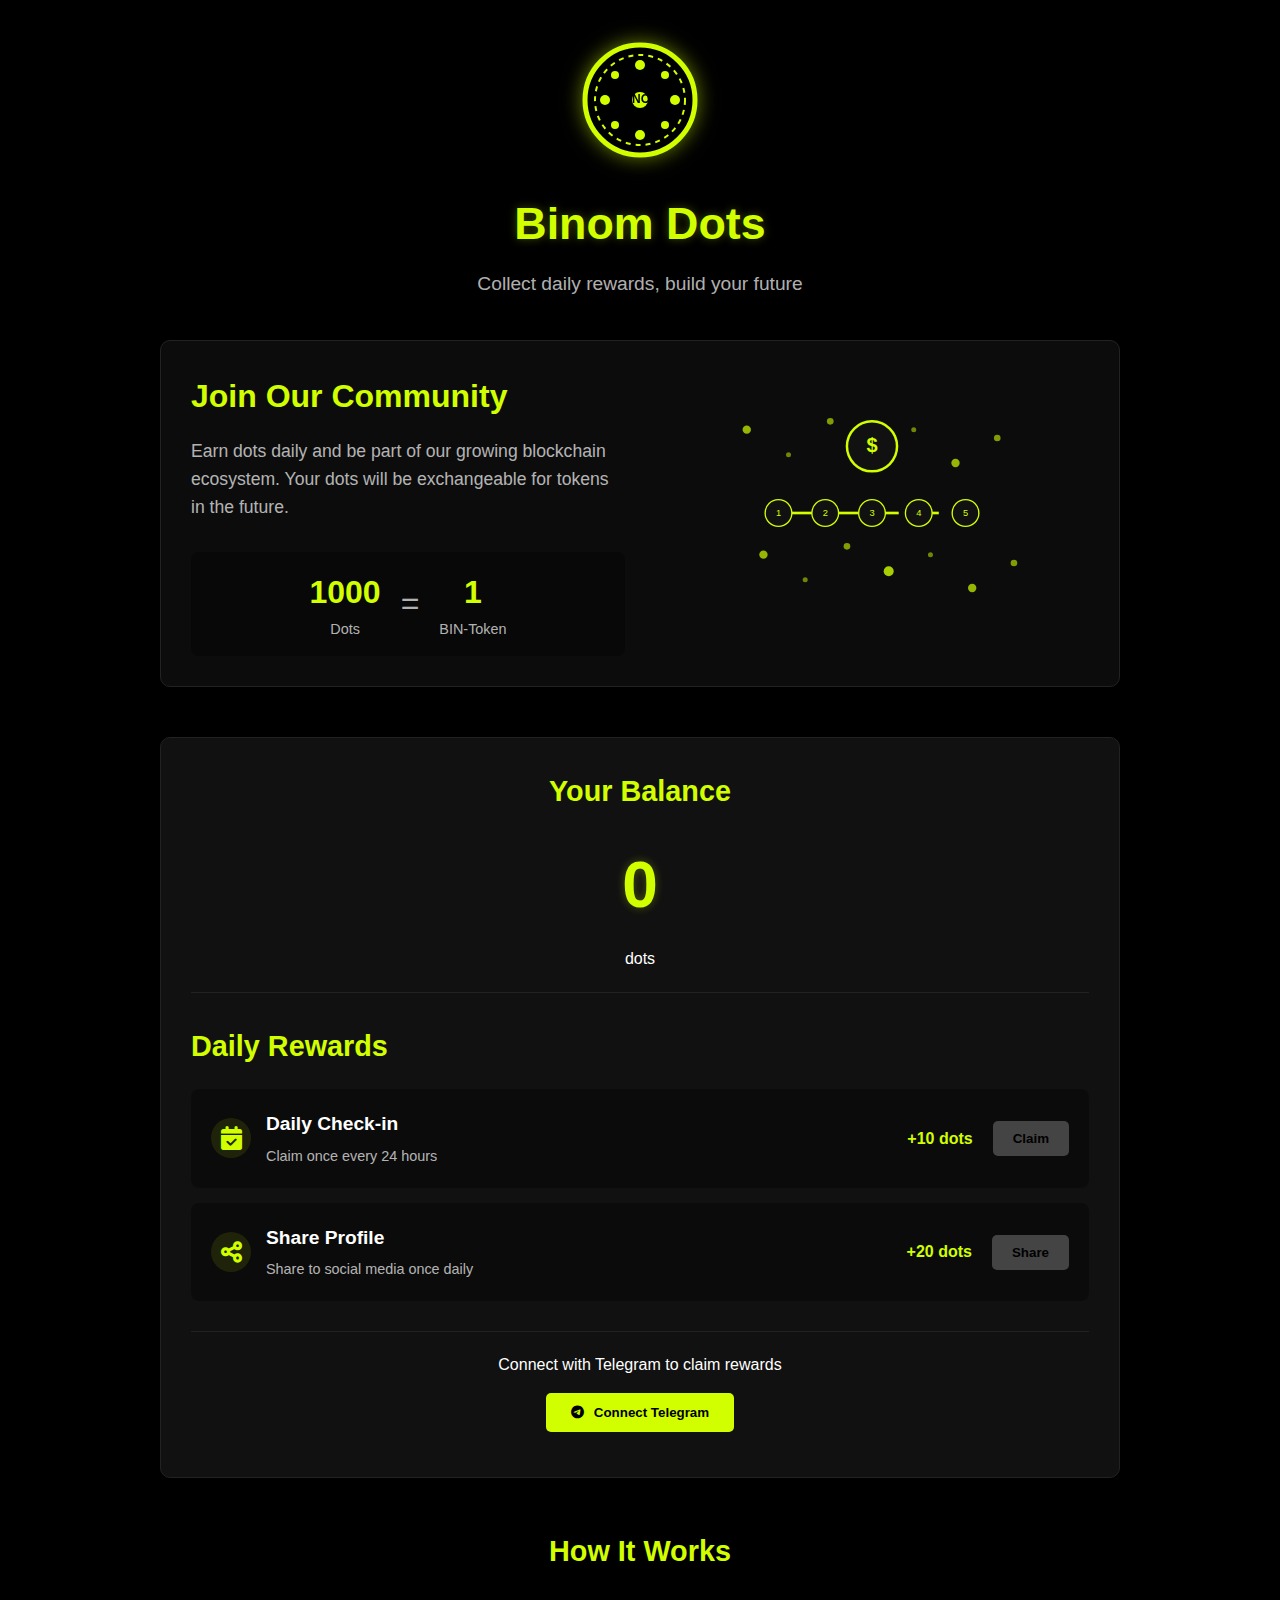
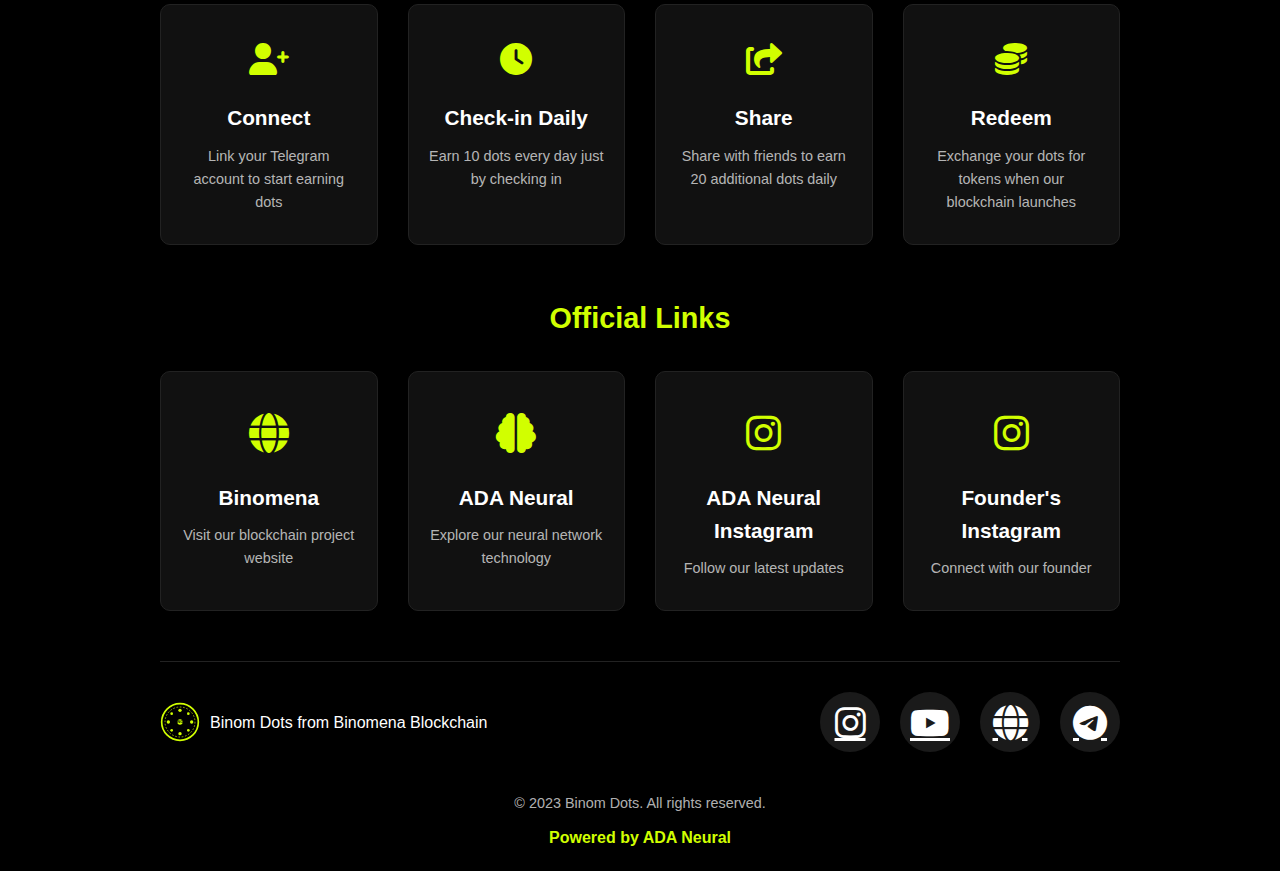
==== static/index.html @ 0fc19956 "Initial commit for Binom Dots app" ====
<!DOCTYPE html>
<html lang="en">
<head>
    <meta charset="UTF-8">
    <meta name="viewport" content="width=device-width, initial-scale=1.0">
    <title>Binom Dots</title>
    <link rel="stylesheet" href="style.css">
    <link rel="stylesheet" href="https://cdnjs.cloudflare.com/ajax/libs/font-awesome/6.0.0-beta3/css/all.min.css">
</head>
<body>
    <div class="container">
        <header>
            <div class="logo-container">
                <img src="logo.svg" alt="Binom Dots Logo" class="logo">
            </div>
            <h1>Binom Dots</h1>
            <p class="tagline">Collect daily rewards, build your future</p>
        </header>

        <div class="hero-section">
            <div class="hero-content">
                <h2>Join Our Community</h2>
                <p>Earn dots daily and be part of our growing blockchain ecosystem. Your dots will be exchangeable for tokens in the future.</p>
                <div class="hero-stats">
                    <div class="stat-item">
                        <span class="stat-value">1000</span>
                        <span class="stat-label">Dots</span>
                    </div>
                    <div class="stat-divider">=</div>
                    <div class="stat-item">
                        <span class="stat-value">1</span>
                        <span class="stat-label">BIN-Token</span>
                    </div>
                </div>
            </div>
            <div class="hero-image">
                <img src="hero-image.svg" alt="Binom Dots Illustration">
            </div>
        </div>

        <div class="rewards-card">
            <div class="dots-balance">
                <h2>Your Balance</h2>
                <div class="dots-count" id="dots-count">0</div>
                <p>dots</p>
            </div>

            <div class="rewards-section">
                <h2>Daily Rewards</h2>
                
                <div class="reward-item">
                    <div class="reward-icon">
                        <i class="fas fa-calendar-check"></i>
                    </div>
                    <div class="reward-info">
                        <h3>Daily Check-in</h3>
                        <p>Claim once every 24 hours</p>
                    </div>
                    <div class="reward-value">+10 dots</div>
                    <button class="btn" id="checkin-btn">Claim</button>
                </div>
                
                <div class="reward-item">
                    <div class="reward-icon">
                        <i class="fas fa-share-alt"></i>
                    </div>
                    <div class="reward-info">
                        <h3>Share Profile</h3>
                        <p>Share to social media once daily</p>
                    </div>
                    <div class="reward-value">+20 dots</div>
                    <button class="btn" id="share-btn">Share</button>
                </div>
            </div>

            <div class="connect-section">
                <p>Connect with Telegram to claim rewards</p>
                <button class="btn btn-telegram" id="telegram-btn">
                    <i class="fab fa-telegram"></i> Connect Telegram
                </button>
                <!-- <p class="connect-note">Press Ctrl+L to simulate login (for testing)</p> -->
            </div>
        </div>

        <div class="share-options" id="share-options">
            <h2>Share to Social Media</h2>
            <p>Choose a platform to share and earn 20 dots:</p>
            <div class="share-buttons">
                <button class="share-btn instagram-btn" data-platform="instagram">
                    <i class="fab fa-instagram"></i> Instagram
                </button>
                <button class="share-btn telegram-btn" data-platform="telegram">
                    <i class="fab fa-telegram"></i> Telegram
                </button>
                <button class="share-btn twitter-btn" data-platform="twitter">
                    <i class="fab fa-twitter"></i> X (Twitter)
                </button>
                <button class="share-btn whatsapp-btn" data-platform="whatsapp">
                    <i class="fab fa-whatsapp"></i> WhatsApp
                </button>
            </div>
        </div>

        <div class="features-section">
            <h2>How It Works</h2>
            <div class="features-grid">
                <div class="feature-item">
                    <div class="feature-icon">
                        <i class="fas fa-user-plus"></i>
                    </div>
                    <h3>Connect</h3>
                    <p>Link your Telegram account to start earning dots</p>
                </div>
                <div class="feature-item">
                    <div class="feature-icon">
                        <i class="fas fa-clock"></i>
                    </div>
                    <h3>Check-in Daily</h3>
                    <p>Earn 10 dots every day just by checking in</p>
                </div>
                <div class="feature-item">
                    <div class="feature-icon">
                        <i class="fas fa-share-square"></i>
                    </div>
                    <h3>Share</h3>
                    <p>Share with friends to earn 20 additional dots daily</p>
                </div>
                <div class="feature-item">
                    <div class="feature-icon">
                        <i class="fas fa-coins"></i>
                    </div>
                    <h3>Redeem</h3>
                    <p>Exchange your dots for tokens when our blockchain launches</p>
                </div>
            </div>
        </div>

        <div class="official-links">
            <h2>Official Links</h2>
            <div class="links-grid">
                <a href="https://binomena.com/" target="_blank" class="link-item">
                    <div class="link-icon">
                        <i class="fas fa-globe"></i>
                    </div>
                    <h3>Binomena</h3>
                    <p>Visit our blockchain project website</p>
                </a>
                <a href="https://adaneural.com/" target="_blank" class="link-item">
                    <div class="link-icon">
                        <i class="fas fa-brain"></i>
                    </div>
                    <h3>ADA Neural</h3>
                    <p>Explore our neural network technology</p>
                </a>
                <a href="https://www.instagram.com/adaneural/" target="_blank" class="link-item">
                    <div class="link-icon">
                        <i class="fab fa-instagram"></i>
                    </div>
                    <h3>ADA Neural Instagram</h3>
                    <p>Follow our latest updates</p>
                </a>
                <a href="https://www.instagram.com/juxhino_kapllanaj/" target="_blank" class="link-item">
                    <div class="link-icon">
                        <i class="fab fa-instagram"></i>
                    </div>
                    <h3>Founder's Instagram</h3>
                    <p>Connect with our founder</p>
                </a>
            </div>
        </div>

        <footer>
            <div class="footer-content">
                <div class="footer-logo">
                    <img src="logo.svg" alt="Binom Dots Logo" class="logo-small">
                    <p>Binom Dots from Binomena Blockchain</p>
                </div>
                <div class="footer-links">
                    <a href="https://www.instagram.com/adaneural/" target="_blank" class="social-icon">
                        <i class="fab fa-instagram"></i>
                    </a>
                    <a href="https://www.youtube.com/@uJ1N0" target="_blank" class="social-icon">
                        <i class="fab fa-youtube"></i>
                    </a>
                    <a href="https://binomena.com/" target="_blank" class="social-icon">
                        <i class="fas fa-globe"></i>
                    </a>
                    <a href="https://t.me/binomchain" target="_blank" class="social-icon">
                        <i class="fab fa-telegram"></i>
                    </a>
                </div>
            </div>
            <p class="copyright">&copy; 2023 Binom Dots. All rights reserved.</p>
            <p class="powered-by">Powered by ADA Neural</p>
        </footer>
    </div>

    <script src="script.js"></script>
</body>
</html>
---- static/style.css ----
:root {
  --primary-color: #d1ff00;
  --primary-dark: #a6cc00;
  --background-color: #000000;
  --card-bg: #111111;
  --card-border: #222222;
  --text-color: #ffffff;
  --text-secondary: rgba(255, 255, 255, 0.7);
  --instagram: #e1306c;
  --telegram: #0088cc;
  --twitter: #1da1f2;
  --whatsapp: #25d366;
}

* {
  margin: 0;
  padding: 0;
  box-sizing: border-box;
}

body {
  font-family: "Arial", sans-serif;
  background-color: var(--background-color);
  color: var(--text-color);
  line-height: 1.6;
}

.container {
  max-width: 1000px;
  margin: 0 auto;
  padding: 20px;
}

/* Header Styles */
header {
  text-align: center;
  margin-bottom: 40px;
  padding-top: 20px;
}

.logo-container {
  margin-bottom: 20px;
}

.logo {
  width: 120px;
  height: 120px;
  filter: drop-shadow(0 0 10px rgba(209, 255, 0, 0.5));
}

header h1 {
  font-size: 2.8rem;
  margin-bottom: 10px;
  color: var(--primary-color);
  text-shadow: 0 0 10px rgba(209, 255, 0, 0.3);
}

.tagline {
  font-size: 1.2rem;
  color: var(--text-secondary);
}

/* Hero Section */
.hero-section {
  display: flex;
  align-items: center;
  justify-content: space-between;
  margin-bottom: 50px;
  background-color: rgba(17, 17, 17, 0.7);
  border-radius: 10px;
  padding: 30px;
  border: 1px solid var(--card-border);
  box-shadow: 0 4px 20px rgba(0, 0, 0, 0.5);
}

.hero-content {
  flex: 1;
  padding-right: 30px;
}

.hero-content h2 {
  font-size: 2rem;
  margin-bottom: 15px;
  color: var(--primary-color);
}

.hero-content p {
  margin-bottom: 20px;
  font-size: 1.1rem;
  color: var(--text-secondary);
}

.hero-stats {
  display: flex;
  align-items: center;
  justify-content: center;
  margin-top: 30px;
  padding: 15px;
  background-color: rgba(0, 0, 0, 0.3);
  border-radius: 8px;
}

.stat-item {
  display: flex;
  flex-direction: column;
  align-items: center;
}

.stat-value {
  font-size: 2rem;
  font-weight: bold;
  color: var(--primary-color);
}

.stat-label {
  font-size: 0.9rem;
  color: var(--text-secondary);
}

.stat-divider {
  margin: 0 20px;
  font-size: 2rem;
  color: var(--text-secondary);
}

.hero-image {
  flex: 1;
  display: flex;
  justify-content: center;
}

.hero-image img {
  max-width: 100%;
  height: auto;
  max-height: 250px;
}

/* Rewards Card */
.rewards-card {
  background-color: var(--card-bg);
  border-radius: 10px;
  padding: 30px;
  margin-bottom: 50px;
  border: 1px solid var(--card-border);
  box-shadow: 0 4px 20px rgba(0, 0, 0, 0.5);
}

.dots-balance {
  text-align: center;
  margin-bottom: 30px;
  padding-bottom: 20px;
  border-bottom: 1px solid var(--card-border);
}

.dots-count {
  font-size: 4rem;
  font-weight: bold;
  color: var(--primary-color);
  margin: 10px 0;
  text-shadow: 0 0 10px rgba(209, 255, 0, 0.3);
}

.rewards-section h2,
.dots-balance h2,
.features-section h2,
.share-options h2,
.official-links h2 {
  margin-bottom: 20px;
  font-size: 1.8rem;
  color: var(--primary-color);
}

.reward-item {
  display: flex;
  align-items: center;
  padding: 20px;
  margin-bottom: 15px;
  background-color: rgba(0, 0, 0, 0.3);
  border-radius: 8px;
  transition: transform 0.3s ease, box-shadow 0.3s ease;
}

.reward-item:hover {
  transform: translateY(-2px);
  box-shadow: 0 6px 15px rgba(0, 0, 0, 0.4);
}

.reward-icon {
  font-size: 1.5rem;
  color: var(--primary-color);
  margin-right: 15px;
  width: 40px;
  height: 40px;
  display: flex;
  align-items: center;
  justify-content: center;
  background-color: rgba(209, 255, 0, 0.1);
  border-radius: 50%;
}

.reward-info {
  flex: 1;
}

.reward-info h3 {
  font-size: 1.2rem;
  margin-bottom: 5px;
}

.reward-info p {
  font-size: 0.9rem;
  color: var(--text-secondary);
}

.reward-value {
  font-weight: bold;
  color: var(--primary-color);
  margin: 0 20px;
}

.btn {
  background-color: var(--primary-color);
  color: #000000;
  border: none;
  padding: 10px 20px;
  border-radius: 5px;
  font-weight: bold;
  cursor: pointer;
  transition: all 0.3s ease;
  display: flex;
  align-items: center;
  justify-content: center;
}

.btn:hover {
  background-color: var(--primary-dark);
  transform: translateY(-2px);
  box-shadow: 0 4px 10px rgba(209, 255, 0, 0.3);
}

.btn:disabled {
  background-color: #444;
  cursor: not-allowed;
  transform: none;
  box-shadow: none;
}

.connect-section {
  text-align: center;
  margin-top: 30px;
  padding-top: 20px;
  border-top: 1px solid var(--card-border);
}

.btn-telegram {
  margin: 15px auto;
  padding: 12px 25px;
  display: flex;
  align-items: center;
  justify-content: center;
  width: fit-content;
}

.btn-telegram i {
  margin-right: 10px;
}

.connect-note {
  font-size: 0.8rem;
  color: var(--text-secondary);
  opacity: 0.5;
  margin-top: 10px;
}

/* Share Options */
.share-options {
  background-color: var(--card-bg);
  border-radius: 10px;
  padding: 30px;
  margin-bottom: 50px;
  border: 1px solid var(--card-border);
  box-shadow: 0 4px 20px rgba(0, 0, 0, 0.5);
  text-align: center;
  display: none;
}

.share-options.active {
  display: block;
}

.share-options p {
  margin-bottom: 20px;
  color: var(--text-secondary);
}

.share-buttons {
  display: grid;
  grid-template-columns: repeat(auto-fit, minmax(150px, 1fr));
  gap: 15px;
}

.share-btn {
  display: flex;
  align-items: center;
  justify-content: center;
  padding: 15px;
  border-radius: 8px;
  border: none;
  color: white;
  font-weight: bold;
  cursor: pointer;
  transition: all 0.3s ease;
}

.share-btn i {
  margin-right: 10px;
  font-size: 1.2rem;
}

.instagram-btn {
  background-color: var(--instagram);
}

.telegram-btn {
  background-color: var(--telegram);
}

.twitter-btn {
  background-color: var(--twitter);
}

.whatsapp-btn {
  background-color: var(--whatsapp);
}

.share-btn:hover {
  transform: translateY(-3px);
  box-shadow: 0 6px 15px rgba(0, 0, 0, 0.4);
}

/* Features Section */
.features-section {
  margin-bottom: 50px;
  text-align: center;
}

.features-grid {
  display: grid;
  grid-template-columns: repeat(auto-fit, minmax(200px, 1fr));
  gap: 30px;
  margin-top: 30px;
}

.feature-item {
  background-color: var(--card-bg);
  border-radius: 10px;
  padding: 30px 20px;
  border: 1px solid var(--card-border);
  transition: transform 0.3s ease;
}

.feature-item:hover {
  transform: translateY(-5px);
}

.feature-icon {
  font-size: 2rem;
  color: var(--primary-color);
  margin-bottom: 15px;
}

.feature-item h3 {
  margin-bottom: 10px;
  font-size: 1.3rem;
}

.feature-item p {
  color: var(--text-secondary);
  font-size: 0.9rem;
}

/* Official Links */
.official-links {
  margin-bottom: 50px;
  text-align: center;
}

.links-grid {
  display: grid;
  grid-template-columns: repeat(auto-fit, minmax(200px, 1fr));
  gap: 30px;
  margin-top: 30px;
}

.link-item {
  background-color: var(--card-bg);
  border-radius: 10px;
  padding: 30px 20px;
  border: 1px solid var(--card-border);
  transition: transform 0.3s ease, box-shadow 0.3s ease;
  text-decoration: none;
  color: var(--text-color);
  display: block;
}

.link-item:hover {
  transform: translateY(-5px);
  box-shadow: 0 10px 20px rgba(209, 255, 0, 0.2);
}

.link-icon {
  font-size: 2.5rem;
  color: var(--primary-color);
  margin-bottom: 15px;
}

.link-item h3 {
  margin-bottom: 10px;
  font-size: 1.3rem;
}

.link-item p {
  color: var(--text-secondary);
  font-size: 0.9rem;
}

/* Footer */
footer {
  margin-top: 50px;
  padding-top: 30px;
  border-top: 1px solid var(--card-border);
}

.footer-content {
  display: flex;
  justify-content: space-between;
  align-items: center;
  margin-bottom: 20px;
}

.footer-logo {
  display: flex;
  align-items: center;
}

.logo-small {
  width: 40px;
  height: 40px;
  margin-right: 10px;
}

.footer-links {
  display: flex;
  gap: 20px;
}

.social-icon {
  color: var(--text-color);
  font-size: 2.2rem;
  transition: all 0.3s ease;
  display: flex;
  align-items: center;
  justify-content: center;
  width: 60px;
  height: 60px;
  border-radius: 50%;
  background-color: rgba(255, 255, 255, 0.1);
}

.social-icon:hover {
  color: var(--primary-color);
  background-color: rgba(209, 255, 0, 0.1);
  transform: translateY(-3px);
}

.copyright {
  text-align: center;
  color: var(--text-secondary);
  font-size: 0.9rem;
  padding-top: 20px;
}

.powered-by {
  text-align: center;
  color: var(--primary-color);
  font-size: 1rem;
  font-weight: bold;
  margin-top: 10px;
}

/* Responsive Design */
@media (max-width: 768px) {
  .hero-section {
    flex-direction: column;
    text-align: center;
  }

  .hero-content {
    padding-right: 0;
    margin-bottom: 30px;
  }

  .reward-item {
    flex-direction: column;
    text-align: center;
  }

  .reward-icon {
    margin-right: 0;
    margin-bottom: 15px;
  }

  .reward-info {
    margin-bottom: 15px;
  }

  .reward-value {
    margin: 10px 0;
  }

  .footer-content {
    flex-direction: column;
    gap: 20px;
  }

  .social-icon {
    width: 50px;
    height: 50px;
    font-size: 1.8rem;
  }
}

@keyframes pulse {
  0% {
    opacity: 0.3;
    transform: scale(0.8);
  }
  50% {
    opacity: 1;
    transform: scale(1.2);
  }
  100% {
    opacity: 0.3;
    transform: scale(0.8);
  }
}
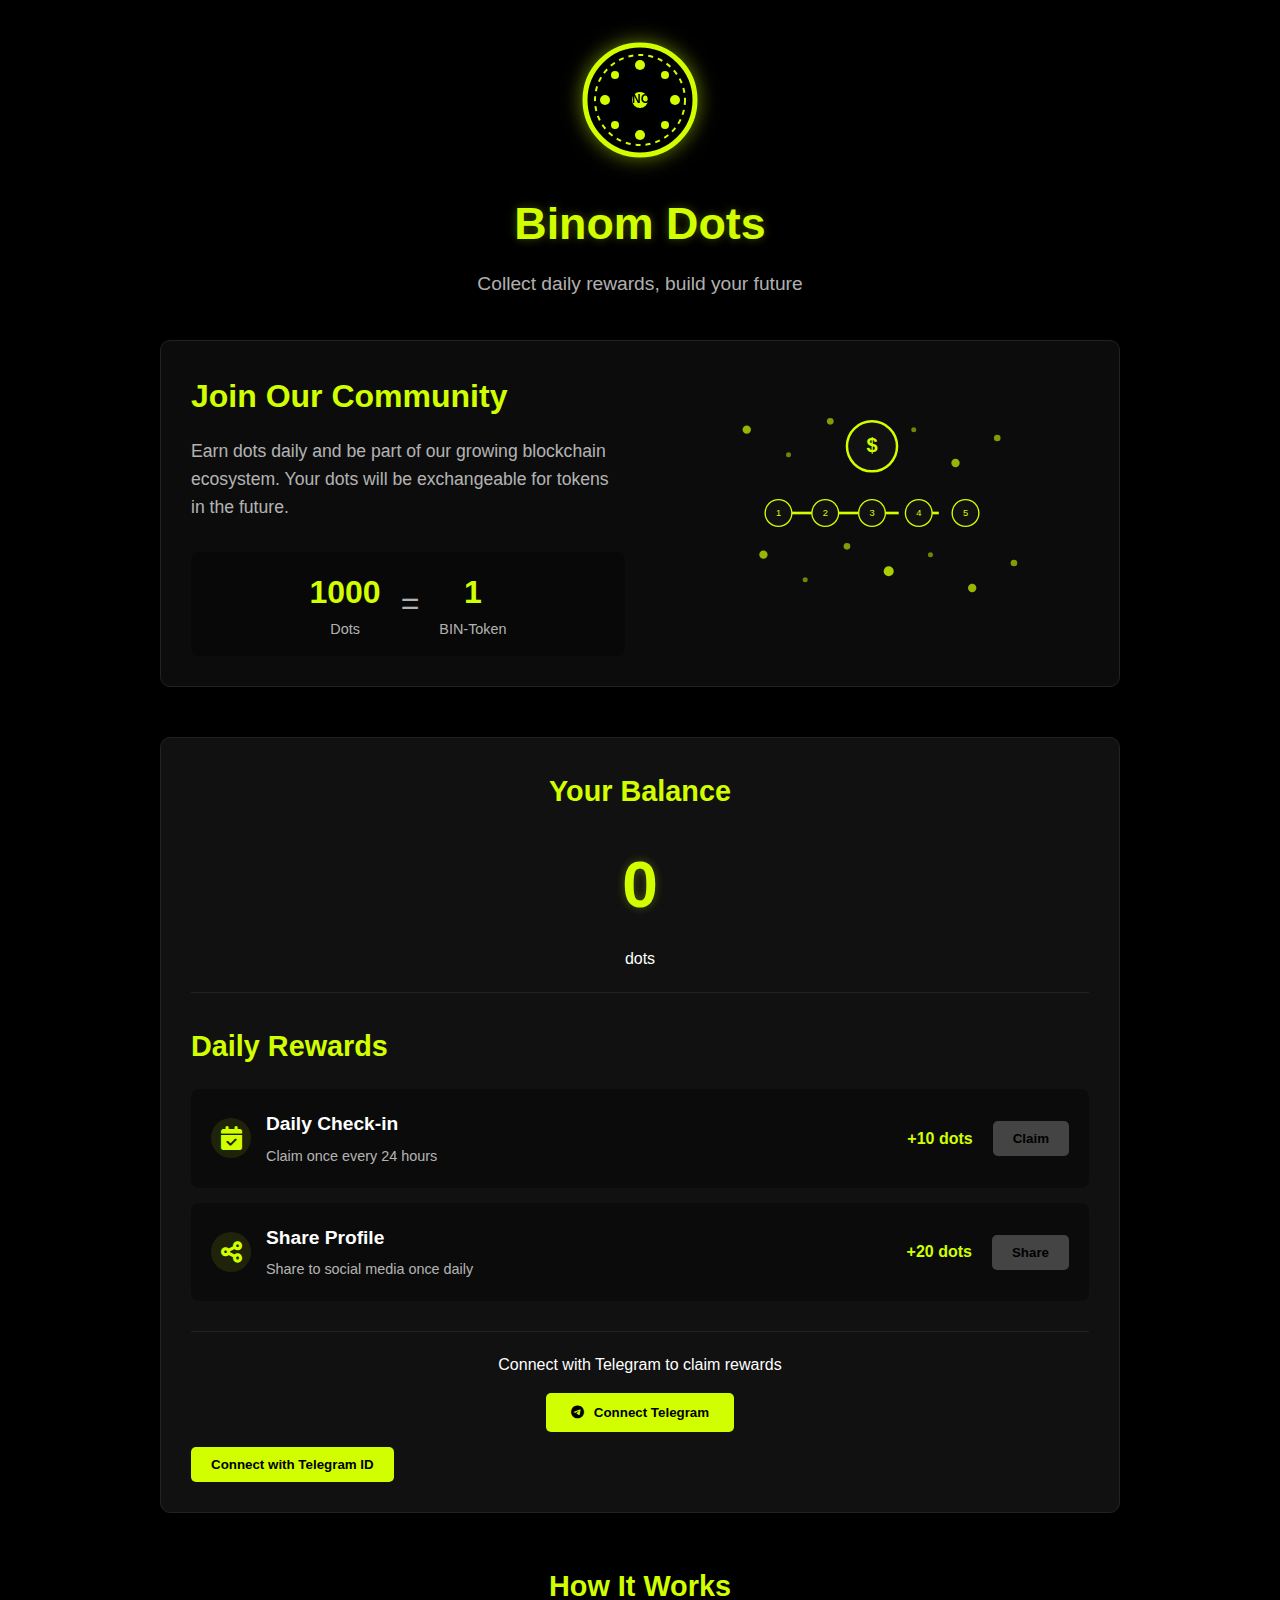
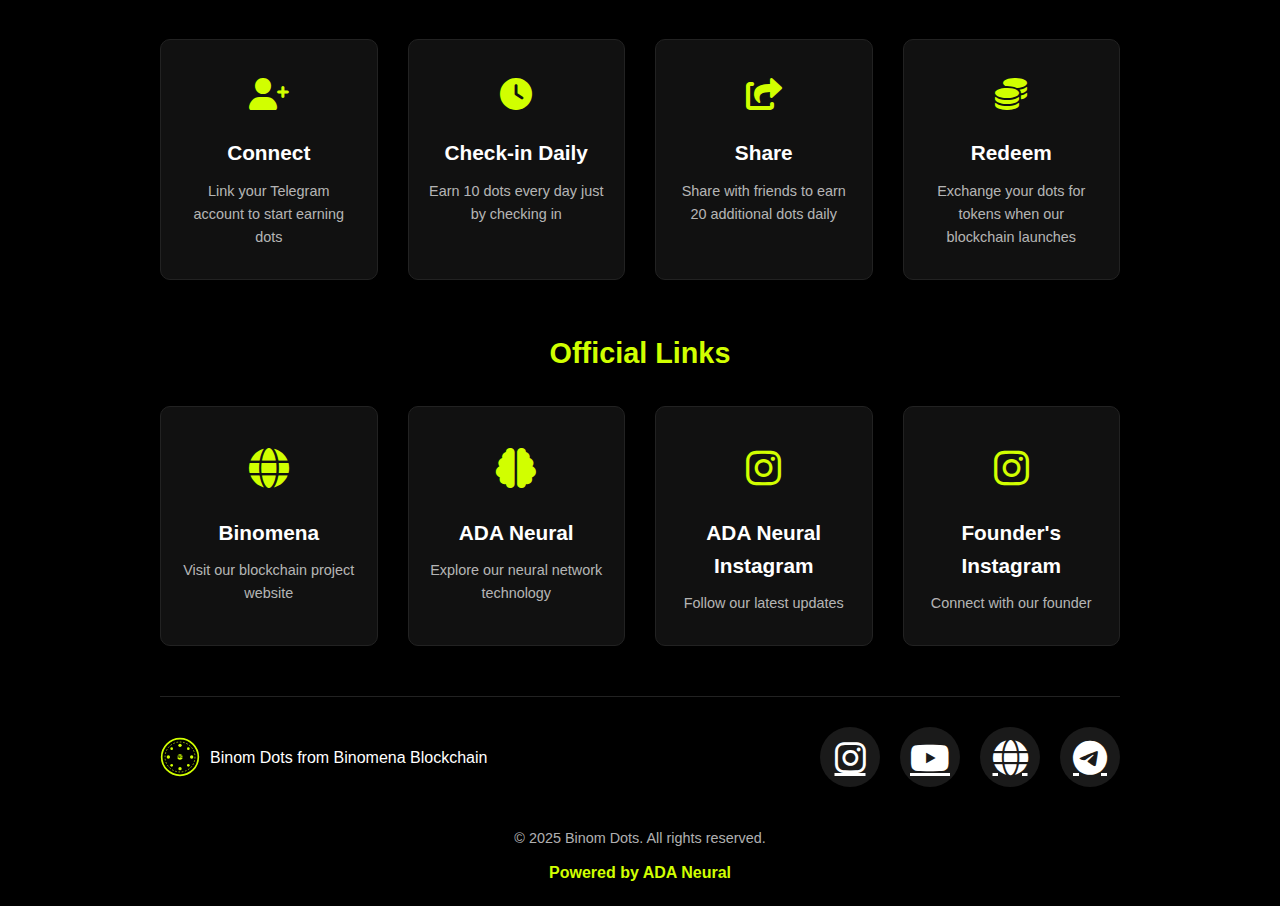
==== commit 37148c15: "Add web API endpoints and fix Telegram ID connection" ====
--- a/static/index.html
+++ b/static/index.html
@@ -190,7 +190,7 @@
                     </a>
                 </div>
             </div>
-            <p class="copyright">&copy; 2023 Binom Dots. All rights reserved.</p>
+            <p class="copyright">&copy; 2025 Binom Dots. All rights reserved.</p>
             <p class="powered-by">Powered by ADA Neural</p>
         </footer>
     </div>
